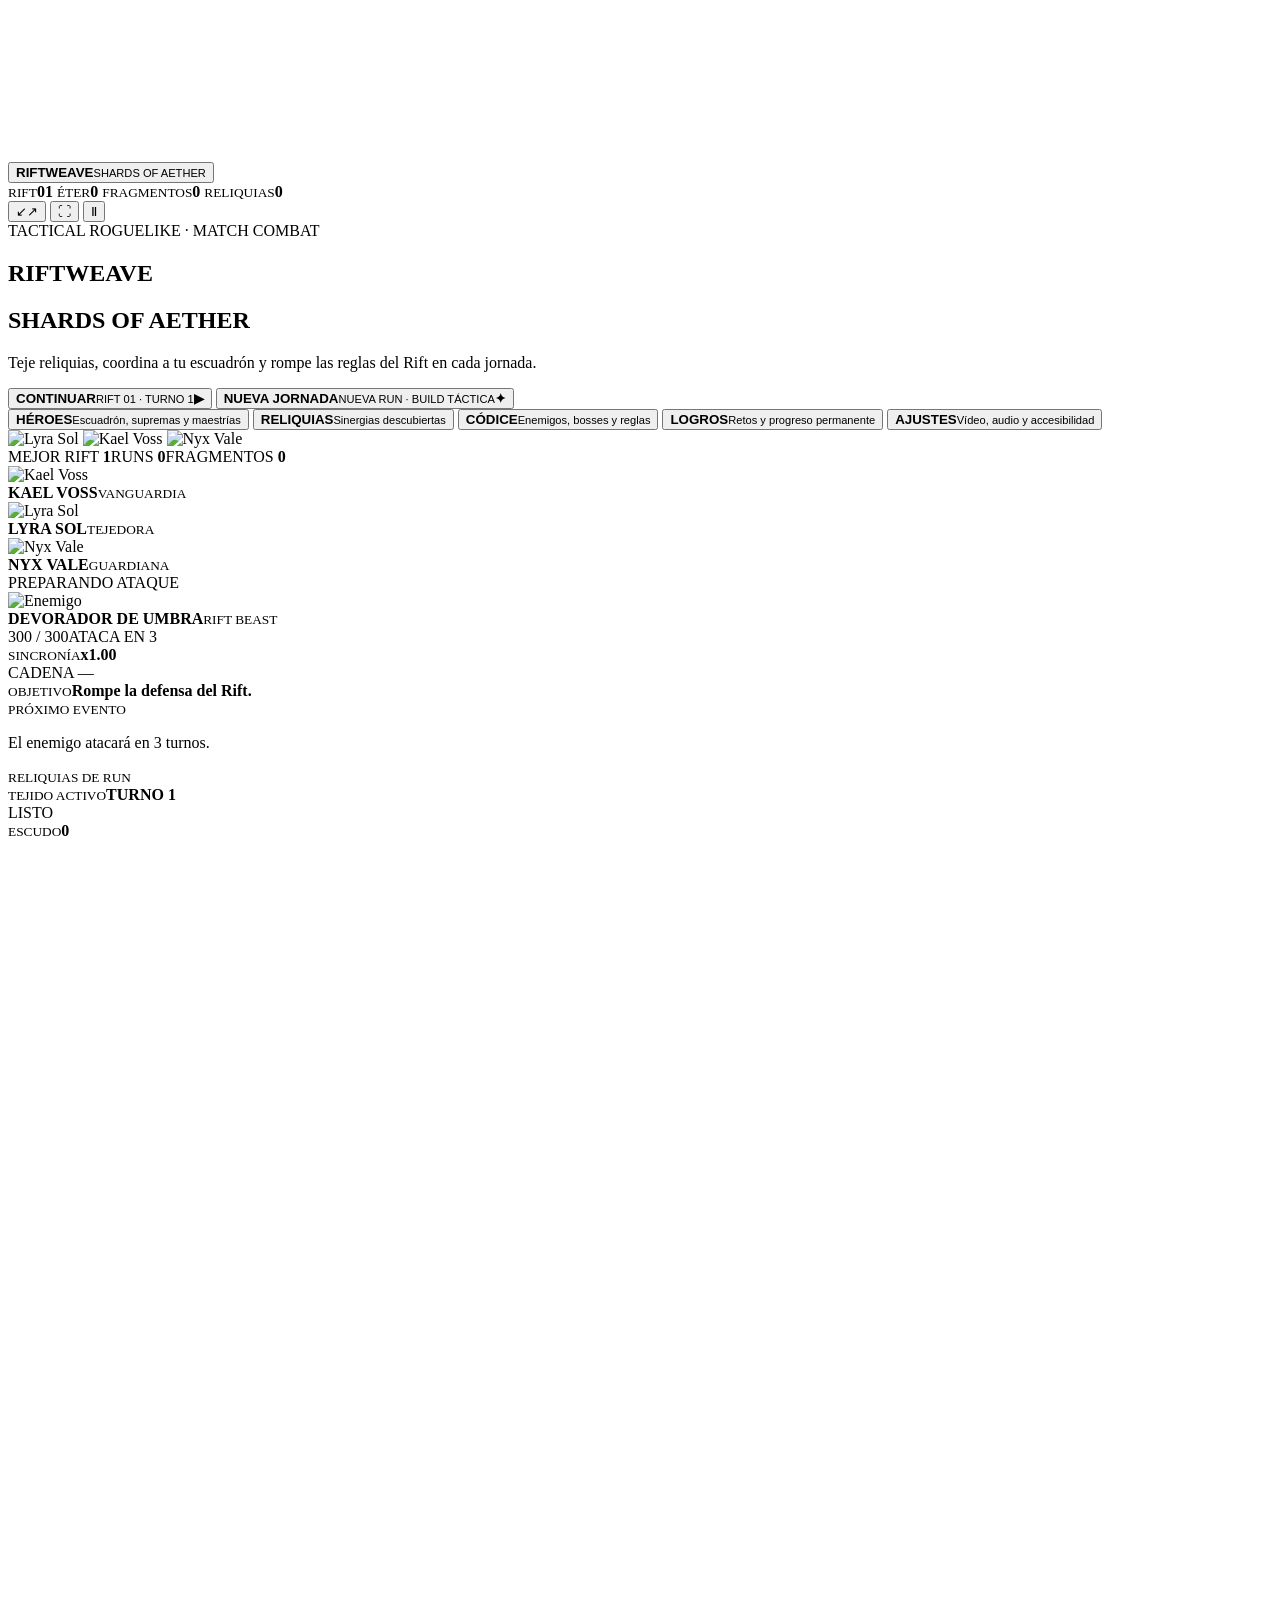
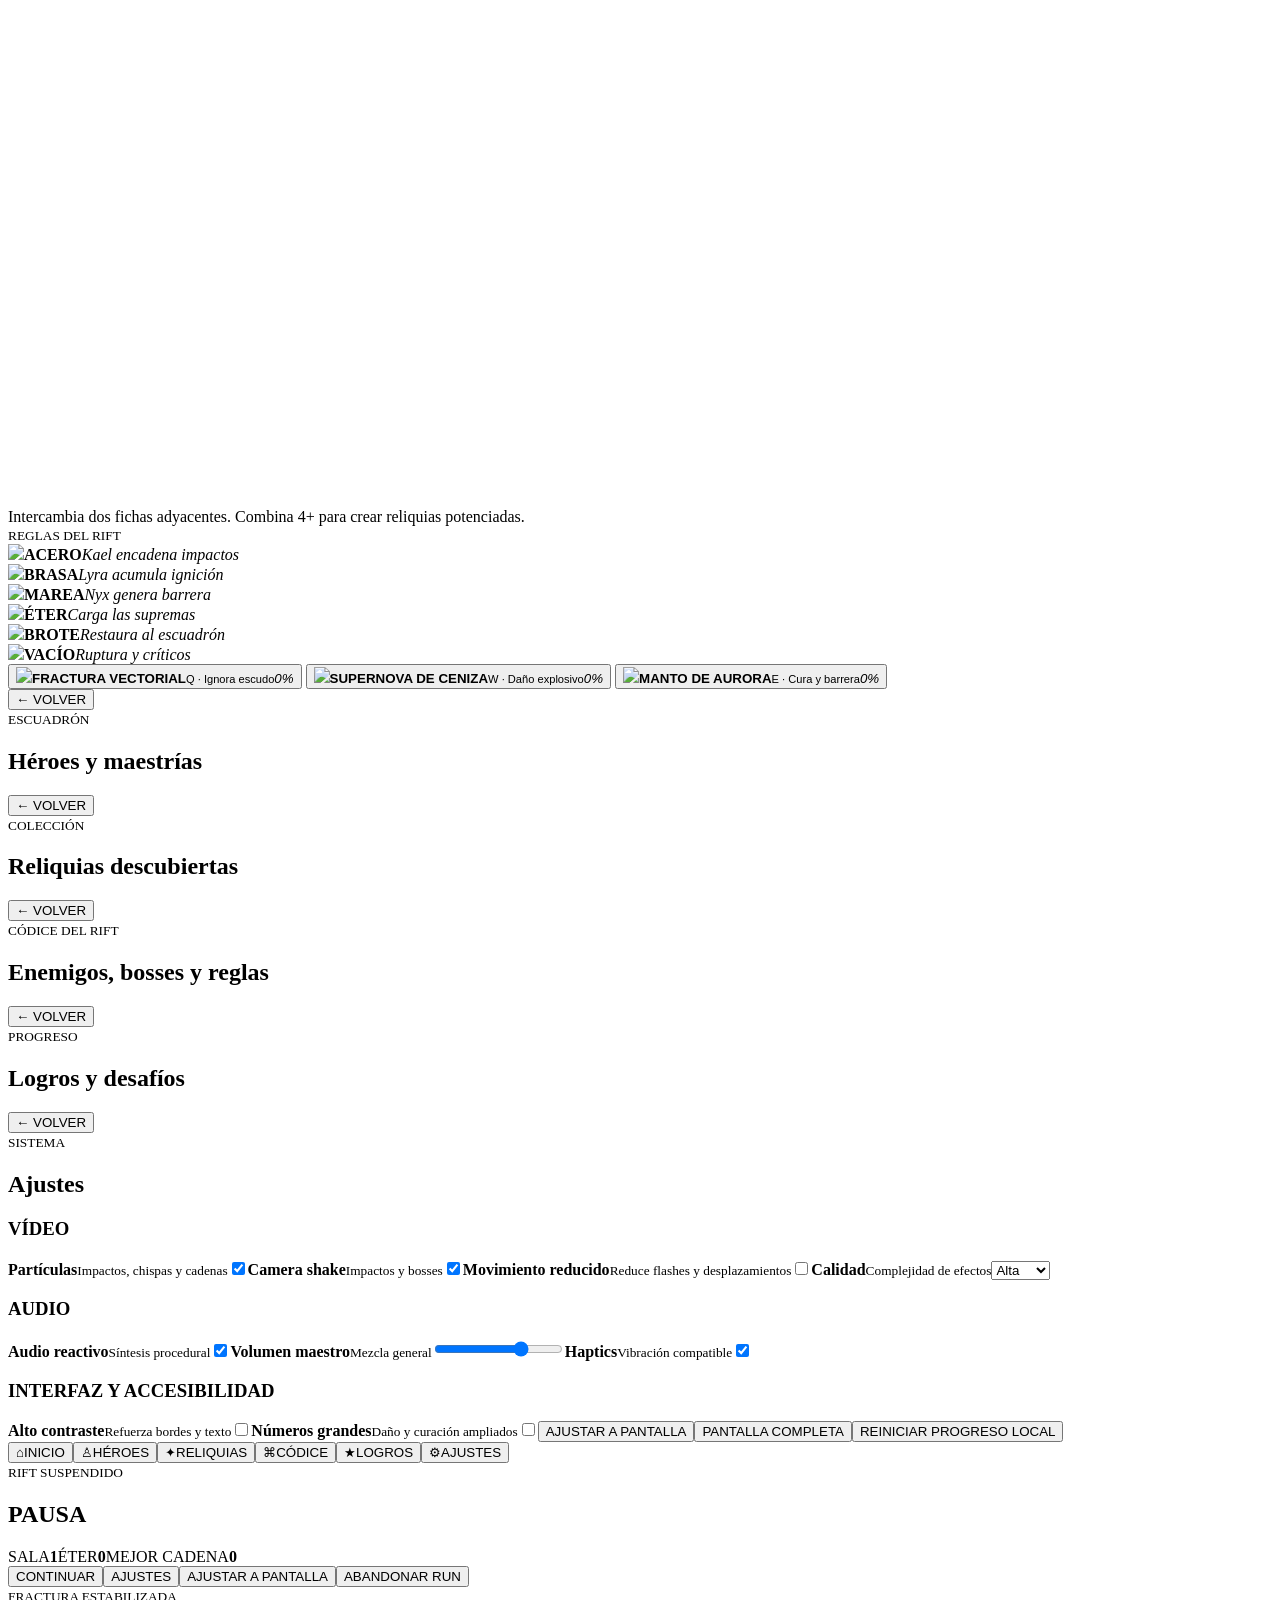
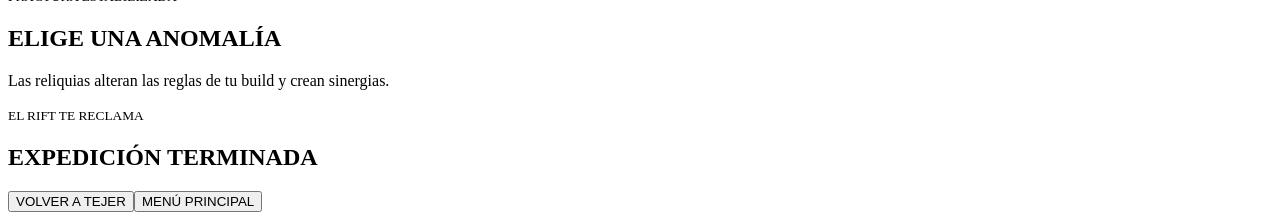
==== site-src/index.html @ 5a4cf9c3 "feat: rebuild responsive shell and visual menu cards" ====
<!doctype html>
<html lang="es">
<head>
<meta charset="utf-8">
<meta name="viewport" content="width=device-width,initial-scale=1,viewport-fit=cover,user-scalable=no">
<meta name="theme-color" content="#070915">
<title>RIFTWEAVE: Shards of Aether</title>
<link rel="manifest" href="manifest.webmanifest">
<link rel="stylesheet" href="style.css">
</head>
<body>
<div id="app">
  <canvas id="stars" aria-hidden="true"></canvas>
  <header class="topbar">
    <button class="brand" data-screen="home"><span class="brand-gem"></span><span><b>RIFTWEAVE</b><small>SHARDS OF AETHER</small></span></button>
    <div class="top-stats">
      <span><small>RIFT</small><b id="hudRoom">01</b></span>
      <span><small>ÉTER</small><b id="hudAether">0</b></span>
      <span><small>FRAGMENTOS</small><b id="hudShards">0</b></span>
      <span><small>RELIQUIAS</small><b id="hudRelics">0</b></span>
    </div>
    <div class="top-actions">
      <button id="fitBtn" title="Ajustar a pantalla">↙↗</button>
      <button id="fullscreenBtn" title="Pantalla completa">⛶</button>
      <button id="pauseBtn" class="game-only" title="Pausa">Ⅱ</button>
    </div>
  </header>

  <main class="screen-wrap">
    <section id="home" class="screen active home-screen">
      <div class="home-bg"></div><div class="home-vignette"></div>
      <div class="home-copy">
        <div class="eyebrow">TACTICAL ROGUELIKE · MATCH COMBAT</div>
        <h1>RIFT<span>WEAVE</span></h1><h2>SHARDS OF AETHER</h2>
        <p>Teje reliquias, coordina a tu escuadrón y rompe las reglas del Rift en cada jornada.</p>
        <button id="continueBtn" class="hero-btn primary hidden"><span><b>CONTINUAR</b><small id="continueMeta">RIFT 01 · TURNO 1</small></span><strong>▶</strong></button>
        <button id="newRunBtn" class="hero-btn accent"><span><b>NUEVA JORNADA</b><small>NUEVA RUN · BUILD TÁCTICA</small></span><strong>✦</strong></button>
        <div class="home-menu">
          <button data-screen="heroes"><span class="menu-art"><img src="assets/kael_idle.webp" alt=""></span><span><b>HÉROES</b><small>Escuadrón, supremas y maestrías</small></span></button>
          <button data-screen="relics"><span class="menu-art relic-art"><img src="assets/tile_aether_special.webp" alt=""></span><span><b>RELIQUIAS</b><small>Sinergias descubiertas</small></span></button>
          <button data-screen="codex"><span class="menu-art enemy-art-mini"><img src="assets/boss_idle.webp" alt=""></span><span><b>CÓDICE</b><small>Enemigos, bosses y reglas</small></span></button>
          <button data-screen="achievements"><span class="menu-art"><img src="assets/tile_bloom_special.webp" alt=""></span><span><b>LOGROS</b><small>Retos y progreso permanente</small></span></button>
          <button data-screen="settings"><span class="menu-art"><img src="assets/tile_steel_special.webp" alt=""></span><span><b>AJUSTES</b><small>Vídeo, audio y accesibilidad</small></span></button>
        </div>
      </div>
      <div class="home-lineup">
        <img src="assets/lyra_idle.webp" alt="Lyra Sol" class="lineup lyra-line">
        <img src="assets/kael_idle.webp" alt="Kael Voss" class="lineup kael-line">
        <img src="assets/nyx_idle.webp" alt="Nyx Vale" class="lineup nyx-line">
      </div>
      <div class="home-meta"><span>MEJOR RIFT <b id="bestRoom">1</b></span><span>RUNS <b id="runsCount">0</b></span><span>FRAGMENTOS <b id="metaShards">0</b></span></div>
    </section>

    <section id="game" class="screen game-screen">
      <div class="battlefield panel">
        <div class="battle-bg"></div><div class="rift-light"></div>
        <div class="party">
          <article class="unit" data-hero="kael">
            <div class="sprite-wrap"><img id="kaelSprite" src="assets/kael_idle.webp" alt="Kael Voss"></div>
            <div class="unit-card"><div><b>KAEL VOSS</b><small>VANGUARDIA</small></div><div class="bars"><i class="hp"><em id="kaelHp"></em></i><i class="energy"><em id="kaelEnergy"></em></i></div></div>
          </article>
          <article class="unit" data-hero="lyra">
            <div class="sprite-wrap"><img id="lyraSprite" src="assets/lyra_idle.webp" alt="Lyra Sol"></div>
            <div class="unit-card"><div><b>LYRA SOL</b><small>TEJEDORA</small></div><div class="bars"><i class="hp"><em id="lyraHp"></em></i><i class="energy"><em id="lyraEnergy"></em></i></div></div>
          </article>
          <article class="unit" data-hero="nyx">
            <div class="sprite-wrap"><img id="nyxSprite" src="assets/nyx_idle.webp" alt="Nyx Vale"></div>
            <div class="unit-card"><div><b>NYX VALE</b><small>GUARDIANA</small></div><div class="bars"><i class="hp"><em id="nyxHp"></em></i><i class="energy"><em id="nyxEnergy"></em></i></div></div>
          </article>
        </div>
        <div class="enemy-zone">
          <div id="enemyIntent" class="intent">PREPARANDO ATAQUE</div>
          <div class="enemy-art"><div class="orbit o1"></div><div class="orbit o2"></div><img id="enemySprite" src="assets/umbra_idle.webp" alt="Enemigo"></div>
          <div class="enemy-card"><div><b id="enemyName">DEVORADOR DE UMBRA</b><small id="enemyTier">RIFT BEAST</small></div><div class="enemy-hp"><i id="enemyHp"></i><em id="enemyShield"></em></div><footer><span id="enemyHpText">300 / 300</span><span id="enemyCountdown">ATACA EN 3</span></footer></div>
        </div>
      </div>

      <div class="play-grid">
        <aside class="left-rail panel">
          <div class="rail-block sync"><header><small>SINCRONÍA</small><b id="comboText">x1.00</b></header><div class="syncbar"><i id="syncBar"></i></div><span id="chainText">CADENA —</span></div>
          <div class="rail-block objective"><small>OBJETIVO</small><b id="objectiveText">Rompe la defensa del Rift.</b><div class="objective-bar"><i id="objectiveBar"></i></div></div>
          <div class="rail-block"><small>PRÓXIMO EVENTO</small><p id="forecastText">El enemigo atacará en 3 turnos.</p></div>
          <div class="rail-block"><small>RELIQUIAS DE RUN</small><div id="runRelics" class="run-relics"></div></div>
        </aside>

        <section class="board-panel panel">
          <header class="board-head"><div><small>TEJIDO ACTIVO</small><b id="turnLabel">TURNO 1</b></div><div class="center-state" id="centerState">LISTO</div><div><small>ESCUDO</small><b id="partyShield">0</b></div></header>
          <div class="board-wrap"><div id="board" class="board"></div><svg id="linkFx" class="linkfx" viewBox="0 0 700 700" preserveAspectRatio="none"></svg><div id="boardFlash" class="board-flash"></div></div>
          <footer id="boardHint">Intercambia dos fichas adyacentes. Combina 4+ para crear reliquias potenciadas.</footer>
        </section>

        <aside class="right-rail panel"><small>REGLAS DEL RIFT</small>
          <div class="rule"><img src="assets/tile_steel.webp"><span><b>ACERO</b><em>Kael encadena impactos</em></span></div>
          <div class="rule"><img src="assets/tile_ember.webp"><span><b>BRASA</b><em>Lyra acumula ignición</em></span></div>
          <div class="rule"><img src="assets/tile_tide.webp"><span><b>MAREA</b><em>Nyx genera barrera</em></span></div>
          <div class="rule"><img src="assets/tile_aether.webp"><span><b>ÉTER</b><em>Carga las supremas</em></span></div>
          <div class="rule"><img src="assets/tile_bloom.webp"><span><b>BROTE</b><em>Restaura al escuadrón</em></span></div>
          <div class="rule"><img src="assets/tile_void.webp"><span><b>VACÍO</b><em>Ruptura y críticos</em></span></div>
        </aside>
      </div>

      <div class="ability-bar panel">
        <button class="ability" data-skill="kael"><img src="assets/kael_cast.webp"><span><b>FRACTURA VECTORIAL</b><small>Q · Ignora escudo</small></span><i id="kaelUlt">0%</i></button>
        <button class="ability" data-skill="lyra"><img src="assets/lyra_cast.webp"><span><b>SUPERNOVA DE CENIZA</b><small>W · Daño explosivo</small></span><i id="lyraUlt">0%</i></button>
        <button class="ability" data-skill="nyx"><img src="assets/nyx_cast.webp"><span><b>MANTO DE AURORA</b><small>E · Cura y barrera</small></span><i id="nyxUlt">0%</i></button>
      </div>
    </section>

    <section id="heroes" class="screen info-screen"><header class="info-head"><button data-screen="home">← VOLVER</button><div><small>ESCUADRÓN</small><h2>Héroes y maestrías</h2></div></header><div id="heroCards" class="hero-cards"></div></section>
    <section id="relics" class="screen info-screen"><header class="info-head"><button data-screen="home">← VOLVER</button><div><small>COLECCIÓN</small><h2>Reliquias descubiertas</h2></div></header><div id="relicCollection" class="collection-grid"></div></section>
    <section id="codex" class="screen info-screen"><header class="info-head"><button data-screen="home">← VOLVER</button><div><small>CÓDICE DEL RIFT</small><h2>Enemigos, bosses y reglas</h2></div></header><div id="codexGrid" class="codex-grid"></div></section>
    <section id="achievements" class="screen info-screen"><header class="info-head"><button data-screen="home">← VOLVER</button><div><small>PROGRESO</small><h2>Logros y desafíos</h2></div></header><div id="achievementGrid" class="collection-grid"></div></section>
    <section id="settings" class="screen info-screen"><header class="info-head"><button data-screen="home">← VOLVER</button><div><small>SISTEMA</small><h2>Ajustes</h2></div></header><div class="settings-grid">
      <section class="settings-card panel"><h3>VÍDEO</h3><label><span><b>Partículas</b><small>Impactos, chispas y cadenas</small></span><input id="optParticles" type="checkbox" checked></label><label><span><b>Camera shake</b><small>Impactos y bosses</small></span><input id="optShake" type="checkbox" checked></label><label><span><b>Movimiento reducido</b><small>Reduce flashes y desplazamientos</small></span><input id="optMotion" type="checkbox"></label><label><span><b>Calidad</b><small>Complejidad de efectos</small></span><select id="optQuality"><option>Alta</option><option>Media</option><option>Baja</option></select></label></section>
      <section class="settings-card panel"><h3>AUDIO</h3><label><span><b>Audio reactivo</b><small>Síntesis procedural</small></span><input id="optAudio" type="checkbox" checked></label><label><span><b>Volumen maestro</b><small>Mezcla general</small></span><input id="optVolume" type="range" min="0" max="100" value="70"></label><label><span><b>Haptics</b><small>Vibración compatible</small></span><input id="optHaptics" type="checkbox" checked></label></section>
      <section class="settings-card panel"><h3>INTERFAZ Y ACCESIBILIDAD</h3><label><span><b>Alto contraste</b><small>Refuerza bordes y texto</small></span><input id="optContrast" type="checkbox"></label><label><span><b>Números grandes</b><small>Daño y curación ampliados</small></span><input id="optBigNumbers" type="checkbox"></label><button id="settingsFit">AJUSTAR A PANTALLA</button><button id="settingsFullscreen">PANTALLA COMPLETA</button><button id="resetSave" class="danger-btn">REINICIAR PROGRESO LOCAL</button></section>
    </div></section>
  </main>

  <nav class="bottom-nav">
    <button data-screen="home">⌂<span>INICIO</span></button><button data-screen="heroes">♙<span>HÉROES</span></button><button data-screen="relics">✦<span>RELIQUIAS</span></button><button data-screen="codex">⌘<span>CÓDICE</span></button><button data-screen="achievements">★<span>LOGROS</span></button><button data-screen="settings">⚙<span>AJUSTES</span></button>
  </nav>

  <div id="pauseModal" class="modal-layer"><div class="modal"><small>RIFT SUSPENDIDO</small><h2>PAUSA</h2><div class="pause-stats"><span>SALA<b id="pauseRoom">1</b></span><span>ÉTER<b id="pauseAether">0</b></span><span>MEJOR CADENA<b id="pauseChain">0</b></span></div><button id="resumeBtn" class="modal-primary">CONTINUAR</button><button id="pauseSettings">AJUSTES</button><button id="pauseFit">AJUSTAR A PANTALLA</button><button id="abandonBtn" class="danger-btn">ABANDONAR RUN</button></div></div>
  <div id="relicModal" class="modal-layer"><div class="modal wide"><small>FRACTURA ESTABILIZADA</small><h2>ELIGE UNA ANOMALÍA</h2><p>Las reliquias alteran las reglas de tu build y crean sinergias.</p><div id="relicChoices" class="relic-choices"></div></div></div>
  <div id="defeatModal" class="modal-layer"><div class="modal"><small>EL RIFT TE RECLAMA</small><h2>EXPEDICIÓN TERMINADA</h2><p id="defeatSummary"></p><button id="retryBtn" class="modal-primary">VOLVER A TEJER</button><button id="defeatHome">MENÚ PRINCIPAL</button></div></div>
  <div id="toast" class="toast"></div><div id="fx" class="fx-layer"></div><div id="transition" class="transition"></div>
</div>
<script src="game.js"></script>
</body>
</html>
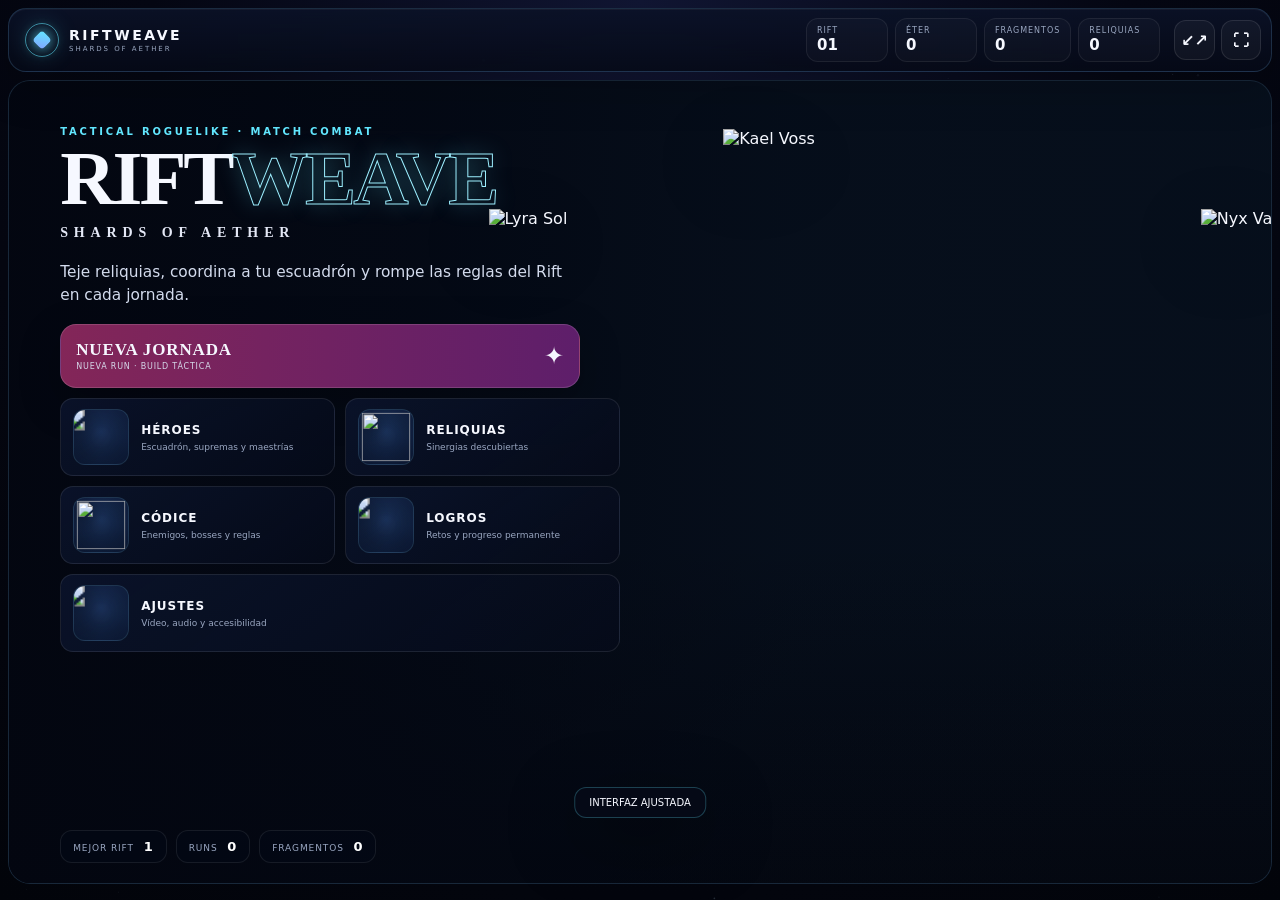
==== commit 2feda859: "assets: use clean isolated hero artwork" ====
--- a/site-src/index.html
+++ b/site-src/index.html
@@ -36,7 +36,7 @@
         <button id="continueBtn" class="hero-btn primary hidden"><span><b>CONTINUAR</b><small id="continueMeta">RIFT 01 · TURNO 1</small></span><strong>▶</strong></button>
         <button id="newRunBtn" class="hero-btn accent"><span><b>NUEVA JORNADA</b><small>NUEVA RUN · BUILD TÁCTICA</small></span><strong>✦</strong></button>
         <div class="home-menu">
-          <button data-screen="heroes"><span class="menu-art"><img src="assets/kael_idle.webp" alt=""></span><span><b>HÉROES</b><small>Escuadrón, supremas y maestrías</small></span></button>
+          <button data-screen="heroes"><span class="menu-art"><img src="assets/kael_clean.webp" alt=""></span><span><b>HÉROES</b><small>Escuadrón, supremas y maestrías</small></span></button>
           <button data-screen="relics"><span class="menu-art relic-art"><img src="assets/tile_aether_special.webp" alt=""></span><span><b>RELIQUIAS</b><small>Sinergias descubiertas</small></span></button>
           <button data-screen="codex"><span class="menu-art enemy-art-mini"><img src="assets/boss_idle.webp" alt=""></span><span><b>CÓDICE</b><small>Enemigos, bosses y reglas</small></span></button>
           <button data-screen="achievements"><span class="menu-art"><img src="assets/tile_bloom_special.webp" alt=""></span><span><b>LOGROS</b><small>Retos y progreso permanente</small></span></button>
@@ -44,9 +44,9 @@
         </div>
       </div>
       <div class="home-lineup">
-        <img src="assets/lyra_idle.webp" alt="Lyra Sol" class="lineup lyra-line">
-        <img src="assets/kael_idle.webp" alt="Kael Voss" class="lineup kael-line">
-        <img src="assets/nyx_idle.webp" alt="Nyx Vale" class="lineup nyx-line">
+        <img src="assets/lyra_clean.webp" alt="Lyra Sol" class="lineup lyra-line">
+        <img src="assets/kael_clean.webp" alt="Kael Voss" class="lineup kael-line">
+        <img src="assets/nyx_clean.webp" alt="Nyx Vale" class="lineup nyx-line">
       </div>
       <div class="home-meta"><span>MEJOR RIFT <b id="bestRoom">1</b></span><span>RUNS <b id="runsCount">0</b></span><span>FRAGMENTOS <b id="metaShards">0</b></span></div>
     </section>
@@ -56,15 +56,15 @@
         <div class="battle-bg"></div><div class="rift-light"></div>
         <div class="party">
           <article class="unit" data-hero="kael">
-            <div class="sprite-wrap"><img id="kaelSprite" src="assets/kael_idle.webp" alt="Kael Voss"></div>
+            <div class="sprite-wrap"><img id="kaelSprite" src="assets/kael_clean.webp" alt="Kael Voss"></div>
             <div class="unit-card"><div><b>KAEL VOSS</b><small>VANGUARDIA</small></div><div class="bars"><i class="hp"><em id="kaelHp"></em></i><i class="energy"><em id="kaelEnergy"></em></i></div></div>
           </article>
           <article class="unit" data-hero="lyra">
-            <div class="sprite-wrap"><img id="lyraSprite" src="assets/lyra_idle.webp" alt="Lyra Sol"></div>
+            <div class="sprite-wrap"><img id="lyraSprite" src="assets/lyra_clean.webp" alt="Lyra Sol"></div>
             <div class="unit-card"><div><b>LYRA SOL</b><small>TEJEDORA</small></div><div class="bars"><i class="hp"><em id="lyraHp"></em></i><i class="energy"><em id="lyraEnergy"></em></i></div></div>
           </article>
           <article class="unit" data-hero="nyx">
-            <div class="sprite-wrap"><img id="nyxSprite" src="assets/nyx_idle.webp" alt="Nyx Vale"></div>
+            <div class="sprite-wrap"><img id="nyxSprite" src="assets/nyx_clean.webp" alt="Nyx Vale"></div>
             <div class="unit-card"><div><b>NYX VALE</b><small>GUARDIANA</small></div><div class="bars"><i class="hp"><em id="nyxHp"></em></i><i class="energy"><em id="nyxEnergy"></em></i></div></div>
           </article>
         </div>
@@ -100,9 +100,9 @@
       </div>
 
       <div class="ability-bar panel">
-        <button class="ability" data-skill="kael"><img src="assets/kael_cast.webp"><span><b>FRACTURA VECTORIAL</b><small>Q · Ignora escudo</small></span><i id="kaelUlt">0%</i></button>
-        <button class="ability" data-skill="lyra"><img src="assets/lyra_cast.webp"><span><b>SUPERNOVA DE CENIZA</b><small>W · Daño explosivo</small></span><i id="lyraUlt">0%</i></button>
-        <button class="ability" data-skill="nyx"><img src="assets/nyx_cast.webp"><span><b>MANTO DE AURORA</b><small>E · Cura y barrera</small></span><i id="nyxUlt">0%</i></button>
+        <button class="ability" data-skill="kael"><img src="assets/kael_clean.webp"><span><b>FRACTURA VECTORIAL</b><small>Q · Ignora escudo</small></span><i id="kaelUlt">0%</i></button>
+        <button class="ability" data-skill="lyra"><img src="assets/lyra_clean.webp"><span><b>SUPERNOVA DE CENIZA</b><small>W · Daño explosivo</small></span><i id="lyraUlt">0%</i></button>
+        <button class="ability" data-skill="nyx"><img src="assets/nyx_clean.webp"><span><b>MANTO DE AURORA</b><small>E · Cura y barrera</small></span><i id="nyxUlt">0%</i></button>
       </div>
     </section>
 
--- a/site-src/style.css
+++ b/site-src/style.css
@@ -0,0 +1,97 @@
+:root{
+ --bg:#050713;--panel:rgba(8,13,30,.84);--panel2:rgba(13,20,43,.9);--line:rgba(124,198,255,.18);--text:#f6f8ff;--muted:#99a6c0;--cyan:#62e7ff;--violet:#8d6cff;--magenta:#ff5fb4;--gold:#ffd080;--green:#78efbd;--danger:#ff6881;
+ --top:64px;--bottom:62px;--radius:18px;--shadow:0 20px 70px rgba(0,0,0,.42)
+}
+*{box-sizing:border-box}html,body{margin:0;width:100%;height:100%;overflow:hidden;background:#03050d;color:var(--text);font-family:Inter,ui-sans-serif,system-ui,-apple-system,BlinkMacSystemFont,"Segoe UI",sans-serif}button,input,select{font:inherit}button{cursor:pointer;color:inherit}body{background:radial-gradient(circle at 50% 0,#111634 0,#050713 44%,#02040a 100%)}
+#app{height:100dvh;width:100vw;overflow:hidden;position:relative;display:grid;grid-template-rows:var(--top) 1fr var(--bottom);padding:8px;gap:8px}
+#stars{position:fixed;inset:0;width:100%;height:100%;pointer-events:none;opacity:.45}.panel,.topbar,.bottom-nav{background:linear-gradient(180deg,rgba(11,18,39,.92),rgba(6,10,23,.88));border:1px solid var(--line);box-shadow:inset 0 1px rgba(255,255,255,.045),0 16px 45px rgba(0,0,0,.18);backdrop-filter:blur(15px)}
+.topbar{position:relative;z-index:30;border-radius:18px;padding:8px 10px;display:flex;align-items:center;gap:14px}.brand{border:0;background:none;display:flex;align-items:center;gap:10px;min-width:210px;text-align:left}.brand-gem{width:34px;height:34px;border:1px solid rgba(98,231,255,.55);border-radius:50%;position:relative;box-shadow:0 0 22px rgba(98,231,255,.15)}.brand-gem:before{content:"";position:absolute;inset:9px;transform:rotate(45deg);background:linear-gradient(145deg,var(--cyan),#82a4ff);border-radius:4px;box-shadow:0 0 14px var(--cyan)}.brand b{display:block;letter-spacing:.18em;font-size:14px}.brand small{display:block;color:var(--muted);font-size:7px;letter-spacing:.28em;margin-top:2px}.top-stats{margin-left:auto;display:flex;gap:7px}.top-stats>span{min-width:82px;padding:7px 10px;border:1px solid rgba(255,255,255,.07);border-radius:12px;background:rgba(255,255,255,.025)}.top-stats small{display:block;color:var(--muted);font-size:7px;letter-spacing:.12em}.top-stats b{font-size:14px}.top-actions{display:flex;gap:6px}.top-actions button,.info-head button{min-width:40px;height:40px;border:1px solid rgba(255,255,255,.1);border-radius:12px;background:rgba(255,255,255,.04);font-weight:800}.top-actions button:hover,.info-head button:hover{background:rgba(98,231,255,.1);border-color:rgba(98,231,255,.36)}.game-only{display:none}body.playing .game-only{display:block}
+.screen-wrap{min-height:0;position:relative}.screen{position:absolute;inset:0;opacity:0;visibility:hidden;pointer-events:none;transform:translateY(10px) scale(.995);transition:opacity .25s ease,transform .25s ease,visibility .25s}.screen.active{opacity:1;visibility:visible;pointer-events:auto;transform:none}
+/* HOME */
+.home-screen{overflow:hidden;border-radius:22px;border:1px solid rgba(143,198,255,.13);background:#07101d}.home-bg{position:absolute;inset:0;background-image:url('assets/menu_bg.webp');background-size:cover;background-position:center;transform:scale(1.035);animation:homeDrift 18s ease-in-out infinite alternate}.home-vignette{position:absolute;inset:0;background:linear-gradient(90deg,rgba(3,6,16,.96) 0%,rgba(3,7,18,.78) 32%,rgba(3,7,18,.18) 62%,rgba(3,7,18,.08) 100%),linear-gradient(0deg,rgba(3,5,12,.72),transparent 42%)}.home-copy{position:relative;z-index:4;width:min(560px,44vw);margin:clamp(28px,6vh,90px) 0 0 clamp(28px,4vw,72px)}.eyebrow{font-size:10px;letter-spacing:.28em;color:var(--cyan);font-weight:800}.home-copy h1{font-family:Georgia,serif;font-size:clamp(52px,6vw,88px);letter-spacing:-.04em;margin:8px 0 0;line-height:.88}.home-copy h1 span{color:transparent;-webkit-text-stroke:1px #9defff;text-shadow:0 0 22px rgba(98,231,255,.25)}.home-copy h2{font-family:Georgia,serif;font-size:14px;letter-spacing:.42em;margin:12px 0 20px;color:#e4e8f6}.home-copy>p{max-width:520px;font-size:clamp(14px,1.2vw,18px);line-height:1.55;color:#d3dbed}.hero-btn{width:min(520px,100%);min-height:64px;margin-top:10px;border-radius:16px;border:1px solid rgba(255,255,255,.14);padding:11px 15px;display:flex;justify-content:space-between;align-items:center;text-align:left;box-shadow:0 15px 40px rgba(0,0,0,.25);transition:.2s}.hero-btn.primary{background:linear-gradient(90deg,rgba(35,112,210,.96),rgba(96,84,255,.96))}.hero-btn.accent{background:linear-gradient(90deg,rgba(138,40,93,.95),rgba(99,32,111,.95))}.hero-btn:hover{transform:translateY(-2px);filter:brightness(1.08)}.hero-btn b{font-family:Georgia,serif;font-size:17px;letter-spacing:.05em}.hero-btn small{display:block;font-size:8px;color:#d6d9ea;letter-spacing:.1em;margin-top:2px}.hero-btn strong{font-size:24px}.hidden{display:none!important}.home-menu{width:min(520px,100%);display:grid;grid-template-columns:repeat(3,1fr);gap:7px;margin-top:10px}.home-menu button{min-height:62px;text-align:left;border:1px solid rgba(255,255,255,.09);border-radius:13px;background:rgba(5,10,24,.66);padding:10px;transition:.2s}.home-menu button:hover{border-color:rgba(98,231,255,.35);background:rgba(18,31,62,.8);transform:translateY(-2px)}.home-menu b{font-size:10px;letter-spacing:.08em}.home-menu small{display:block;color:var(--muted);font-size:8px;margin-top:4px}.home-lineup{position:absolute;right:0;bottom:-4%;width:64%;height:104%;pointer-events:none;z-index:3}.lineup{position:absolute;bottom:0;object-fit:contain;filter:drop-shadow(0 25px 40px rgba(0,0,0,.48));animation:heroFloat 5s ease-in-out infinite}.kael-line{height:100%;left:31%;z-index:3}.lyra-line{height:86%;left:3%;z-index:2;animation-delay:-1.4s}.nyx-line{height:86%;right:0;z-index:1;animation-delay:-2.5s}.home-meta{position:absolute;left:clamp(28px,4vw,72px);bottom:20px;z-index:5;display:flex;gap:9px}.home-meta span{padding:8px 12px;border-radius:12px;background:rgba(4,9,22,.72);border:1px solid rgba(255,255,255,.08);font-size:8px;color:var(--muted);letter-spacing:.1em}.home-meta b{color:white;font-size:12px;margin-left:6px}
+/* GAME */
+.game-screen{display:grid;grid-template-rows:minmax(220px,34%) minmax(0,1fr) 74px;gap:8px}.battlefield{position:relative;border-radius:20px;overflow:hidden;display:grid;grid-template-columns:1.55fr .65fr;min-height:0}.battle-bg{position:absolute;inset:-3%;background:url('assets/battle_bg.webp') center 50%/cover no-repeat;filter:saturate(1.08);transform:scale(1.05);animation:battleDrift 14s ease-in-out infinite alternate}.battlefield:after{content:"";position:absolute;inset:0;background:linear-gradient(180deg,rgba(4,8,20,.12),rgba(3,7,17,.32)),linear-gradient(90deg,rgba(5,9,20,.2),transparent 55%,rgba(5,9,20,.42))}.rift-light{position:absolute;right:11%;top:5%;width:25%;aspect-ratio:1;border-radius:50%;background:radial-gradient(circle,rgba(255,90,199,.23),rgba(106,93,255,.08) 40%,transparent 70%);filter:blur(4px);animation:pulseGlow 3s ease-in-out infinite}.party{position:relative;z-index:3;display:flex;align-items:end;gap:1.4%;padding:10px 1% 10px 2%}.unit{position:relative;flex:1;height:100%;display:flex;align-items:flex-end;justify-content:center;min-width:0}.sprite-wrap{height:86%;width:100%;display:flex;justify-content:center;align-items:flex-end;transition:transform .25s}.sprite-wrap img{height:100%;max-width:100%;object-fit:contain;object-position:center bottom;filter:drop-shadow(0 18px 26px rgba(0,0,0,.52));transition:opacity .12s,filter .2s,transform .2s}.unit-card{position:absolute;left:2%;right:2%;bottom:0;padding:7px 9px;border:1px solid rgba(157,215,255,.18);border-radius:12px;background:rgba(5,10,23,.82);backdrop-filter:blur(8px)}.unit-card>div:first-child{display:flex;align-items:baseline;justify-content:space-between;gap:7px}.unit-card b{font-size:11px}.unit-card small{font-size:7px;color:var(--muted)}.bars{display:grid;grid-template-columns:3fr 1fr;gap:5px;margin-top:5px}.bars i{height:5px;border-radius:99px;background:rgba(255,255,255,.09);overflow:hidden}.bars em{display:block;height:100%;width:100%;transition:width .25s}.bars .hp em{background:linear-gradient(90deg,#ff637d,#ff9f78)}.bars .energy em{background:linear-gradient(90deg,var(--cyan),#7c70ff)}.unit.attack .sprite-wrap{animation:heroAttack .52s cubic-bezier(.15,.8,.2,1)}.unit.cast .sprite-wrap{animation:heroCast .72s ease}.unit.hurt .sprite-wrap{animation:heroHurt .42s ease}.unit.down{filter:grayscale(.9) brightness(.55);opacity:.6}.enemy-zone{position:relative;z-index:3;display:flex;align-items:center;justify-content:center;padding:10px}.enemy-art{position:absolute;inset:8% 8% 18%;display:grid;place-items:center}.enemy-art img{max-width:94%;max-height:92%;object-fit:contain;filter:drop-shadow(0 18px 38px rgba(0,0,0,.55));transition:opacity .12s,transform .18s}.orbit{position:absolute;width:70%;aspect-ratio:1;border:1px solid rgba(255,111,203,.24);border-radius:50%;animation:orbit 10s linear infinite}.o2{width:52%;animation-direction:reverse;animation-duration:7s}.intent{position:absolute;top:9px;right:16px;font-size:8px;letter-spacing:.15em;color:#ffadc8}.enemy-card{position:absolute;left:5%;right:5%;bottom:9px;padding:7px 10px;border-radius:12px;background:rgba(6,9,20,.88);border:1px solid rgba(255,255,255,.1)}.enemy-card>div:first-child{display:flex;justify-content:space-between;gap:8px}.enemy-card b{font-size:11px}.enemy-card small{font-size:7px;color:#ff9fc5}.enemy-hp{height:7px;border-radius:99px;background:rgba(255,255,255,.08);overflow:hidden;position:relative;margin:6px 0 4px}.enemy-hp i{display:block;width:100%;height:100%;background:linear-gradient(90deg,#dd477b,#ff79a1);transition:width .3s}.enemy-hp em{position:absolute;left:0;top:0;height:100%;background:linear-gradient(90deg,var(--cyan),#707eff)}.enemy-card footer{display:flex;justify-content:space-between;color:var(--muted);font-size:7px}.enemy-zone.attack .enemy-art{animation:enemyAttack .55s ease}.enemy-zone.hit .enemy-art{animation:enemyHit .4s ease}
+.play-grid{display:grid;grid-template-columns:minmax(170px,14%) minmax(0,1fr) minmax(180px,15%);gap:8px;min-height:0}.left-rail,.right-rail,.board-panel{border-radius:18px;min-height:0}.left-rail{padding:10px;display:grid;grid-template-rows:auto auto auto 1fr;gap:8px}.rail-block{border:1px solid rgba(255,255,255,.07);border-radius:13px;background:rgba(255,255,255,.018);padding:9px}.rail-block small,.right-rail>small,.board-head small{font-size:7px;color:var(--muted);letter-spacing:.12em}.rail-block header{display:flex;justify-content:space-between}.rail-block header b{font-size:15px}.syncbar{height:6px;background:rgba(255,255,255,.07);border-radius:99px;overflow:hidden;margin:8px 0}.syncbar i{display:block;height:100%;width:0;background:linear-gradient(90deg,var(--cyan),#746cff,var(--magenta));box-shadow:0 0 15px rgba(98,231,255,.25);transition:width .3s}.rail-block>span{font-size:8px;color:#cdd6e8}.objective b{display:block;font-size:11px;line-height:1.35;margin:4px 0 7px}.objective-bar{height:4px;border-radius:99px;background:rgba(255,255,255,.06);overflow:hidden}.objective-bar i{display:block;height:100%;background:linear-gradient(90deg,var(--magenta),var(--cyan));transition:width .3s}.rail-block p{font-size:9px;color:#d1d8e7;line-height:1.4;margin:5px 0}.run-relics{display:flex;flex-wrap:wrap;gap:5px;margin-top:7px}.relic-chip{width:30px;height:30px;border-radius:8px;background:linear-gradient(145deg,#22345f,#431c56);border:1px solid rgba(255,255,255,.1);display:grid;place-items:center;font-size:12px;box-shadow:inset 0 0 12px rgba(255,255,255,.05)}
+.board-panel{padding:9px;display:grid;grid-template-rows:36px minmax(0,1fr) 22px}.board-head{display:flex;align-items:center;justify-content:space-between;padding:0 4px}.board-head b{display:block;font-size:11px}.center-state{font-size:8px;font-weight:900;letter-spacing:.16em;padding:5px 10px;border-radius:999px;background:rgba(98,231,255,.08);border:1px solid rgba(98,231,255,.2);color:var(--cyan)}.board-wrap{position:relative;min-height:0;display:grid;place-items:center}.board{height:min(100%,56vh);max-height:100%;aspect-ratio:1/1;display:grid;grid-template-columns:repeat(7,1fr);gap:clamp(4px,.55vh,7px);padding:clamp(5px,.8vh,10px);border-radius:18px;background:radial-gradient(circle at 50% 45%,rgba(52,80,145,.1),rgba(4,8,19,.68));border:1px solid rgba(133,198,255,.1);box-shadow:inset 0 0 50px rgba(20,53,99,.18)}.tile{position:relative;border:0;background:none;padding:0;aspect-ratio:1/1;border-radius:13px;transition:transform .16s,filter .16s}.tile img{width:100%;height:100%;object-fit:contain;display:block;filter:drop-shadow(0 5px 8px rgba(0,0,0,.38));transition:transform .16s,filter .16s}.tile:hover img{transform:translateY(-3px) scale(1.035);filter:drop-shadow(0 7px 10px rgba(0,0,0,.45)) brightness(1.08)}.tile.selected{transform:scale(.91)}.tile.selected:after{content:"";position:absolute;inset:2%;border-radius:14px;border:2px solid var(--cyan);box-shadow:0 0 20px var(--cyan),inset 0 0 16px rgba(98,231,255,.25);pointer-events:none}.tile.match{animation:tileMatch .42s ease forwards}.tile.fall{animation:tileFall .32s ease}.tile.special img{filter:drop-shadow(0 0 12px rgba(255,215,109,.55))}.linkfx{position:absolute;inset:0;width:100%;height:100%;pointer-events:none;overflow:visible}.linkfx path{fill:none;stroke:var(--cyan);stroke-width:5;stroke-linecap:round;filter:drop-shadow(0 0 8px var(--cyan));stroke-dasharray:18 10;animation:dash .55s linear infinite}.board-flash{position:absolute;inset:12%;border-radius:50%;pointer-events:none;opacity:0;background:radial-gradient(circle,rgba(255,255,255,.38),rgba(98,231,255,.18),transparent 68%)}.board-flash.show{animation:boardFlash .42s ease}.board-panel footer{text-align:center;color:var(--muted);font-size:8px;align-self:end}.right-rail{padding:10px;display:grid;grid-template-rows:auto repeat(6,1fr);gap:6px}.rule{display:flex;align-items:center;gap:8px;padding:6px;border-radius:11px;border:1px solid rgba(255,255,255,.06);background:rgba(255,255,255,.018);min-height:0}.rule img{width:38px;height:38px;object-fit:contain}.rule b{display:block;font-size:9px}.rule em{display:block;font-size:7px;color:var(--muted);font-style:normal;margin-top:1px}.ability-bar{border-radius:17px;padding:7px;display:grid;grid-template-columns:repeat(3,1fr);gap:8px}.ability{min-width:0;border:1px solid rgba(255,255,255,.08);border-radius:12px;background:rgba(255,255,255,.025);padding:5px 8px;display:grid;grid-template-columns:48px 1fr auto;align-items:center;gap:8px;text-align:left;transition:.2s}.ability:hover,.ability.ready{border-color:rgba(98,231,255,.38);background:rgba(98,231,255,.06)}.ability.ready{box-shadow:0 0 20px rgba(98,231,255,.09)}.ability img{width:46px;height:50px;object-fit:cover;object-position:50% 28%;border-radius:9px}.ability b{display:block;font-size:9px;letter-spacing:.04em}.ability small{font-size:7px;color:var(--muted)}.ability i{font-style:normal;font-size:12px;font-weight:900;color:var(--cyan)}
+/* INFO */
+.info-screen{overflow:auto;padding:12px 18px 20px;background:linear-gradient(rgba(5,8,18,.76),rgba(5,8,18,.9)),url('assets/battle_bg.webp') center/cover}.info-head{position:sticky;top:0;z-index:3;display:flex;align-items:center;gap:14px;padding:7px 0 12px;backdrop-filter:blur(12px)}.info-head div small{color:var(--cyan);font-size:8px;letter-spacing:.18em}.info-head h2{margin:1px 0 0;font-size:24px}.hero-cards{display:grid;grid-template-columns:repeat(3,1fr);gap:12px}.hero-card{min-height:430px;border:1px solid rgba(255,255,255,.09);border-radius:18px;background:linear-gradient(180deg,rgba(11,18,38,.78),rgba(6,10,23,.9));overflow:hidden;display:grid;grid-template-rows:285px auto}.hero-card .art{position:relative;overflow:hidden;background:radial-gradient(circle at 50% 40%,rgba(65,110,210,.2),transparent 60%)}.hero-card img{width:100%;height:100%;object-fit:contain;object-position:center bottom;filter:drop-shadow(0 15px 25px rgba(0,0,0,.45))}.hero-card .copy{padding:14px}.hero-card h3{margin:0;font-size:18px}.hero-card small{color:var(--cyan)}.hero-card p{color:#cbd3e3;font-size:11px;line-height:1.5}.collection-grid,.codex-grid{display:grid;grid-template-columns:repeat(auto-fill,minmax(220px,1fr));gap:10px}.collection-card,.codex-card{border:1px solid rgba(255,255,255,.08);border-radius:16px;background:rgba(8,13,28,.84);padding:12px;min-height:120px}.collection-card b,.codex-card b{font-size:12px}.collection-card p,.codex-card p{font-size:10px;color:var(--muted);line-height:1.45}.codex-card.visual{display:grid;grid-template-columns:110px 1fr;gap:12px;align-items:center}.codex-card.visual img{width:110px;height:110px;object-fit:contain}.settings-grid{display:grid;grid-template-columns:repeat(3,1fr);gap:12px}.settings-card{padding:16px;border-radius:18px}.settings-card h3{margin:0 0 8px;font-size:12px;letter-spacing:.12em;color:var(--cyan)}.settings-card label{min-height:55px;display:flex;justify-content:space-between;align-items:center;gap:12px;border-bottom:1px solid rgba(255,255,255,.07)}.settings-card label b{font-size:11px}.settings-card label small{display:block;font-size:8px;color:var(--muted);margin-top:2px}.settings-card input[type=checkbox]{width:20px;height:20px;accent-color:#52dff7}.settings-card select,.settings-card button{min-height:40px;border:1px solid rgba(255,255,255,.1);border-radius:11px;background:rgba(255,255,255,.04);color:white;padding:0 10px;margin-top:8px;width:100%}.danger-btn{border-color:rgba(255,104,129,.25)!important;color:#ff9aac!important;background:rgba(255,104,129,.06)!important}
+/* NAV + MODALS */
+.bottom-nav{position:relative;z-index:30;border-radius:17px;padding:5px;display:grid;grid-template-columns:repeat(6,1fr);gap:5px}.bottom-nav button{border:0;border-radius:11px;background:transparent;color:#aab5ca;font-size:16px;transition:.18s}.bottom-nav button span{display:block;font-size:7px;letter-spacing:.08em;margin-top:1px}.bottom-nav button:hover{background:rgba(98,231,255,.08);color:white}.modal-layer{position:fixed;inset:0;z-index:80;display:grid;place-items:center;padding:18px;background:rgba(2,4,10,.75);backdrop-filter:blur(16px);opacity:0;visibility:hidden;pointer-events:none;transition:.2s}.modal-layer.open{opacity:1;visibility:visible;pointer-events:auto}.modal{width:min(470px,100%);border-radius:22px;background:linear-gradient(180deg,rgba(18,27,54,.98),rgba(7,12,27,.99));border:1px solid rgba(141,205,255,.18);box-shadow:var(--shadow);padding:20px;transform:translateY(16px) scale(.985);transition:.22s}.modal-layer.open .modal{transform:none}.modal.wide{width:min(840px,100%)}.modal>small{color:var(--cyan);font-size:8px;letter-spacing:.2em}.modal h2{margin:5px 0 8px;font-family:Georgia,serif}.modal p{font-size:11px;color:var(--muted)}.modal button{width:100%;min-height:44px;margin-top:7px;border-radius:12px;border:1px solid rgba(255,255,255,.1);background:rgba(255,255,255,.04)}.modal-primary{background:linear-gradient(90deg,#397be8,#765eff)!important;font-weight:900}.pause-stats{display:grid;grid-template-columns:repeat(3,1fr);gap:7px;margin:12px 0}.pause-stats span{padding:9px;border:1px solid rgba(255,255,255,.07);border-radius:11px;font-size:7px;color:var(--muted)}.pause-stats b{display:block;color:white;font-size:16px}.relic-choices{display:grid;grid-template-columns:repeat(3,1fr);gap:10px}.relic-choice{min-height:240px!important;text-align:left;padding:13px!important;position:relative;overflow:hidden}.relic-choice img{width:90px;height:90px;object-fit:contain;display:block;margin:auto}.relic-choice small{color:var(--gold);font-size:7px}.relic-choice b{display:block;font-size:14px;margin:8px 0}.relic-choice p{font-size:9px;line-height:1.45}.toast{position:fixed;left:50%;bottom:calc(var(--bottom) + 20px);transform:translate(-50%,15px);z-index:100;padding:9px 14px;border-radius:12px;background:rgba(6,10,23,.94);border:1px solid rgba(98,231,255,.25);box-shadow:var(--shadow);font-size:10px;opacity:0;pointer-events:none;transition:.2s}.toast.show{opacity:1;transform:translate(-50%,0)}.fx-layer{position:fixed;inset:0;z-index:70;pointer-events:none;overflow:hidden}.float-num{position:absolute;font-size:18px;font-weight:1000;text-shadow:0 3px 10px rgba(0,0,0,.65);animation:floatUp .85s ease forwards}.particle{position:absolute;width:6px;height:6px;border-radius:50%;background:currentColor;box-shadow:0 0 12px currentColor;animation:particle .68s ease-out forwards}.transition{position:fixed;inset:0;z-index:90;pointer-events:none;opacity:0;background:radial-gradient(circle at 50% 50%,rgba(105,86,255,.8),rgba(5,8,20,.95) 55%);mix-blend-mode:screen}.transition.play{animation:transition .45s ease}.screen-flash{position:fixed;inset:0;z-index:69;pointer-events:none;background:white;opacity:0}.flash-now{animation:screenFlash .18s ease}
+.high-contrast{--line:rgba(184,231,255,.35);--muted:#bcc7d9}.big-numbers .float-num{font-size:26px}.reduce-motion *{animation-duration:.001ms!important;animation-iteration-count:1!important;scroll-behavior:auto!important}.low-quality #stars,.low-quality .orbit{display:none}.medium-quality .particle:nth-child(2n){display:none}
+@keyframes homeDrift{to{transform:scale(1.06) translate3d(-.5%,.5%,0)}}@keyframes battleDrift{to{transform:scale(1.08) translate3d(.6%,-.5%,0)}}@keyframes heroFloat{50%{transform:translateY(-9px)}}@keyframes pulseGlow{50%{transform:scale(1.08);opacity:.7}}@keyframes orbit{to{transform:rotate(360deg)}}@keyframes heroAttack{35%{transform:translateX(22px) translateY(-4px) scale(1.04)}65%{transform:translateX(30px) rotate(-1deg)}100%{transform:none}}@keyframes heroCast{40%{transform:translateY(-10px) scale(1.04);filter:brightness(1.25)}100%{transform:none}}@keyframes heroHurt{25%{transform:translateX(-8px);filter:brightness(1.6) saturate(.5)}50%{transform:translateX(6px)}100%{transform:none}}@keyframes enemyAttack{40%{transform:translateX(-28px) scale(1.08)}70%{transform:translateX(-35px)}100%{transform:none}}@keyframes enemyHit{25%{transform:translateX(8px) scale(.96);filter:brightness(1.8)}50%{transform:translateX(-6px)}100%{transform:none}}@keyframes tileMatch{40%{transform:scale(1.14);filter:brightness(1.5)}100%{transform:scale(.15);opacity:0}}@keyframes tileFall{0%{transform:translateY(-25%);opacity:.1}100%{transform:none;opacity:1}}@keyframes dash{to{stroke-dashoffset:-28}}@keyframes boardFlash{0%{opacity:0;transform:scale(.65)}35%{opacity:1}100%{opacity:0;transform:scale(1.2)}}@keyframes floatUp{20%{opacity:1}100%{opacity:0;transform:translateY(-65px) scale(1.12)}}@keyframes particle{to{opacity:0;transform:translate(var(--dx),var(--dy)) scale(.2)}}@keyframes transition{0%{opacity:0}45%{opacity:1}100%{opacity:0}}@keyframes screenFlash{0%{opacity:.32}100%{opacity:0}}
+@media(max-width:1100px){:root{--top:58px;--bottom:58px}#app{padding:5px;gap:5px}.top-stats>span{min-width:65px;padding:5px 7px}.top-stats>span:nth-child(3){display:none}.brand{min-width:170px}.play-grid{grid-template-columns:150px minmax(0,1fr) 155px}.unit-card small{display:none}.right-rail{padding:7px}.rule img{width:31px;height:31px}.rule em{font-size:6px}.ability{grid-template-columns:40px 1fr auto}.ability img{width:38px;height:42px}}
+@media(max-width:760px){:root{--top:52px;--bottom:58px}#app{padding:4px}.brand{min-width:0}.brand small{display:none}.brand b{font-size:11px}.brand-gem{width:28px;height:28px}.top-stats>span{min-width:47px;padding:4px 6px}.top-stats span:nth-child(3),.top-stats span:nth-child(4){display:none}.top-actions button{min-width:34px;height:34px}.home-copy{width:calc(100% - 28px);margin:24px 14px 0}.home-copy h1{font-size:48px}.home-copy>p{font-size:13px;max-width:80%}.home-lineup{width:100%;height:70%;opacity:.72}.kael-line{left:39%;height:80%}.lyra-line{left:12%;height:68%}.nyx-line{right:-5%;height:66%}.home-vignette{background:linear-gradient(180deg,rgba(3,6,16,.72),rgba(3,6,16,.42) 55%,rgba(3,6,16,.92)),linear-gradient(90deg,rgba(3,6,16,.88),transparent 75%)}.home-menu{grid-template-columns:repeat(2,1fr);width:75%}.home-meta{left:14px;bottom:10px}.game-screen{grid-template-rows:minmax(180px,29%) minmax(0,1fr) 64px}.battlefield{grid-template-columns:1.6fr .7fr}.party{padding:5px 0 6px}.unit-card{padding:4px}.unit-card b{font-size:7px}.bars{margin-top:3px}.enemy-card{padding:5px}.enemy-card b{font-size:8px}.intent{font-size:5px}.play-grid{grid-template-columns:minmax(0,1fr)}.left-rail,.right-rail{display:none}.board-panel{padding:4px}.board-panel{grid-template-rows:30px minmax(0,1fr) 18px}.board{height:auto;width:min(100%,calc(100dvh - 380px));max-width:100%;}.board-panel footer{font-size:7px}.ability-bar{padding:4px;gap:4px}.ability{grid-template-columns:34px 1fr;padding:3px 5px}.ability img{width:32px;height:38px}.ability i{display:none}.ability b{font-size:7px}.ability small{font-size:6px}.bottom-nav{gap:2px}.bottom-nav button{font-size:14px}.bottom-nav button span{font-size:6px}.hero-cards,.settings-grid{grid-template-columns:1fr}.hero-card{grid-template-rows:250px auto}.relic-choices{grid-template-columns:1fr}.modal.wide{max-height:90dvh;overflow:auto}}
+@media(max-width:430px){.home-copy h1{font-size:42px}.home-copy h2{font-size:10px}.home-menu{width:88%}.home-meta span:nth-child(2){display:none}.topbar{padding:5px}.screen-wrap{min-height:0}.board{width:min(100%,390px)}.lineup{filter:drop-shadow(0 12px 18px rgba(0,0,0,.5))}}
+
+
+/* ===== SENIOR VISUAL / RESPONSIVE REBUILD ===== */
+body[data-screen="home"] #app{grid-template-rows:var(--top) 1fr 0;gap:8px}
+body[data-screen="home"] .bottom-nav{display:none}
+body[data-screen="home"] .screen-wrap{margin-bottom:0}
+
+/* Larger readable typography */
+.top-stats small{font-size:8px}.top-stats b{font-size:15px}
+.home-menu{grid-template-columns:repeat(2,minmax(0,1fr));width:min(560px,100%);gap:10px}
+.home-menu button{min-height:78px;display:grid;grid-template-columns:58px 1fr;gap:10px;align-items:center;padding:9px 12px;background:linear-gradient(145deg,rgba(11,20,44,.88),rgba(6,11,26,.76));overflow:hidden}
+.home-menu button:last-child{grid-column:span 2}
+.home-menu b{font-size:12px}.home-menu small{font-size:9px;line-height:1.25}
+.menu-art{width:56px;height:56px;border-radius:12px;display:grid;place-items:center;overflow:hidden;background:radial-gradient(circle at 50% 40%,rgba(84,153,255,.25),rgba(6,12,27,.75));border:1px solid rgba(122,205,255,.18);box-shadow:inset 0 0 20px rgba(78,133,255,.12)}
+.menu-art img{width:100%;height:100%;object-fit:contain;object-position:center;filter:drop-shadow(0 7px 10px rgba(0,0,0,.45))}
+.menu-art:not(.relic-art):not(.enemy-art-mini) img{transform:scale(1.8) translateY(10%)}
+.menu-art.relic-art img{transform:scale(.9)}
+.menu-art.enemy-art-mini img{transform:scale(.9)}
+
+.home-copy{width:min(590px,45vw);margin-top:clamp(26px,5vh,70px)}
+.home-copy>p{font-size:clamp(15px,1.2vw,19px)}
+.home-lineup{width:62%;height:100%}.kael-line{height:98%;left:30%}.lyra-line{height:88%;left:0}.nyx-line{height:88%;right:-2%}
+.home-meta span{font-size:9px}.home-meta b{font-size:13px}
+
+/* Battle hierarchy: board always visible and dominant */
+.game-screen{grid-template-rows:minmax(190px,30%) minmax(0,1fr) 80px;gap:8px}
+.play-grid{grid-template-columns:minmax(190px,16%) minmax(0,1fr) minmax(205px,17%)}
+.left-rail{padding:12px}.right-rail{padding:10px}.rail-block{padding:10px}.rail-block small,.right-rail>small,.board-head small{font-size:9px}.rail-block header b{font-size:17px}.rail-block>span{font-size:9px}.objective b{font-size:13px}.rail-block p{font-size:10px}.rule{padding:7px 8px}.rule img{width:42px;height:42px}.rule b{font-size:10px}.rule em{font-size:8px;line-height:1.25}.unit-card b{font-size:12px}.unit-card small{font-size:8px}.enemy-card b{font-size:12px}.enemy-card small,.enemy-card footer,.intent{font-size:8px}
+.board-panel{padding:10px;grid-template-rows:42px minmax(0,1fr) 28px}
+.board-head b{font-size:13px}.center-state{font-size:9px;padding:6px 12px}
+.board-wrap{min-height:0;display:grid;place-items:center;overflow:visible}
+.board{width:min(44vh,34vw,520px);height:auto;max-height:none;aspect-ratio:1/1;grid-template-columns:repeat(7,1fr);grid-template-rows:repeat(7,1fr);gap:6px;padding:8px;border-radius:22px;background:radial-gradient(circle at 50% 42%,rgba(61,111,195,.18),rgba(5,9,22,.72));border:1px solid rgba(127,211,255,.18);box-shadow:inset 0 0 65px rgba(33,80,160,.2),0 16px 45px rgba(0,0,0,.22)}
+.tile{aspect-ratio:1/1;min-width:0;min-height:0;border-radius:12px;overflow:visible}
+.tile img{width:100%;height:100%;object-fit:contain;object-position:center;image-rendering:auto}
+.tile:hover img{transform:translateY(-2px) scale(1.06)}
+.board-panel footer{font-size:10px;line-height:1.25}
+.ability{grid-template-columns:56px 1fr auto;padding:6px 9px}.ability img{width:54px;height:56px;object-fit:contain;background:radial-gradient(circle,rgba(68,117,200,.2),transparent 70%)}.ability b{font-size:11px}.ability small{font-size:9px}.ability i{font-size:14px}
+
+/* Cleaner character integration */
+.sprite-wrap{height:92%}.sprite-wrap img{height:100%;width:100%;object-fit:contain;object-position:center bottom;filter:drop-shadow(0 18px 32px rgba(0,0,0,.58))}
+.enemy-art img{max-width:100%;max-height:100%;filter:drop-shadow(0 20px 35px rgba(0,0,0,.6))}
+.battlefield:after{background:linear-gradient(180deg,rgba(4,8,20,.06),rgba(3,7,17,.24)),linear-gradient(90deg,rgba(5,9,20,.14),transparent 55%,rgba(5,9,20,.22))}
+
+/* Visual cards */
+.hero-card,.collection-card,.codex-card,.settings-card{box-shadow:inset 0 1px rgba(255,255,255,.035),0 16px 45px rgba(0,0,0,.2)}
+.collection-card{min-height:138px}.collection-card b,.codex-card b{font-size:13px}.collection-card p,.codex-card p{font-size:11px}
+.info-head h2{font-size:28px}.info-head div small{font-size:9px}
+.settings-card h3{font-size:13px}.settings-card label b{font-size:12px}.settings-card label small{font-size:9px}
+
+@media(max-width:1180px){
+ .play-grid{grid-template-columns:170px minmax(0,1fr) 175px}
+ .board{width:min(40vh,38vw,440px)}
+ .rule img{width:36px;height:36px}.rule em{display:none}
+ .home-menu{width:500px}.home-menu button{min-height:70px}
+}
+@media(max-width:900px){
+ :root{--top:58px;--bottom:58px}
+ .top-stats>span:nth-child(3){display:none}
+ .game-screen{grid-template-rows:minmax(170px,28%) minmax(0,1fr) 72px}
+ .play-grid{grid-template-columns:145px minmax(0,1fr)}
+ .right-rail{display:none}
+ .board{width:min(42vh,54vw,440px)}
+ .rail-block:nth-child(3),.rail-block:nth-child(4){display:none}
+ .ability{grid-template-columns:46px 1fr auto}.ability img{width:44px;height:46px}
+}
+@media(max-width:760px){
+ body[data-screen="home"] #app{grid-template-rows:var(--top) 1fr 0}
+ .home-copy{width:calc(100% - 24px);margin:18px 12px 0}.home-copy h1{font-size:46px}.home-copy>p{max-width:88%}.home-menu{width:88%;grid-template-columns:1fr 1fr}.home-menu button{min-height:64px;grid-template-columns:44px 1fr;padding:7px}.home-menu button:last-child{grid-column:span 2}.menu-art{width:42px;height:42px}.home-lineup{height:65%;opacity:.78}.home-meta{bottom:8px}
+ .game-screen{grid-template-rows:160px minmax(0,1fr) 66px}
+ .battlefield{grid-template-columns:1.8fr .75fr}.unit-card b{font-size:8px}.unit-card small{display:none}.enemy-card b{font-size:8px}
+ .play-grid{grid-template-columns:1fr}.left-rail{display:none}.board-panel{padding:6px;grid-template-rows:32px minmax(0,1fr) 20px}.board{width:min(52vh,92vw,430px);gap:4px;padding:6px}.board-panel footer{font-size:8px}
+ .ability{grid-template-columns:38px 1fr;padding:4px 5px}.ability img{width:36px;height:40px}.ability b{font-size:8px}.ability small{font-size:7px}.ability i{display:none}
+}
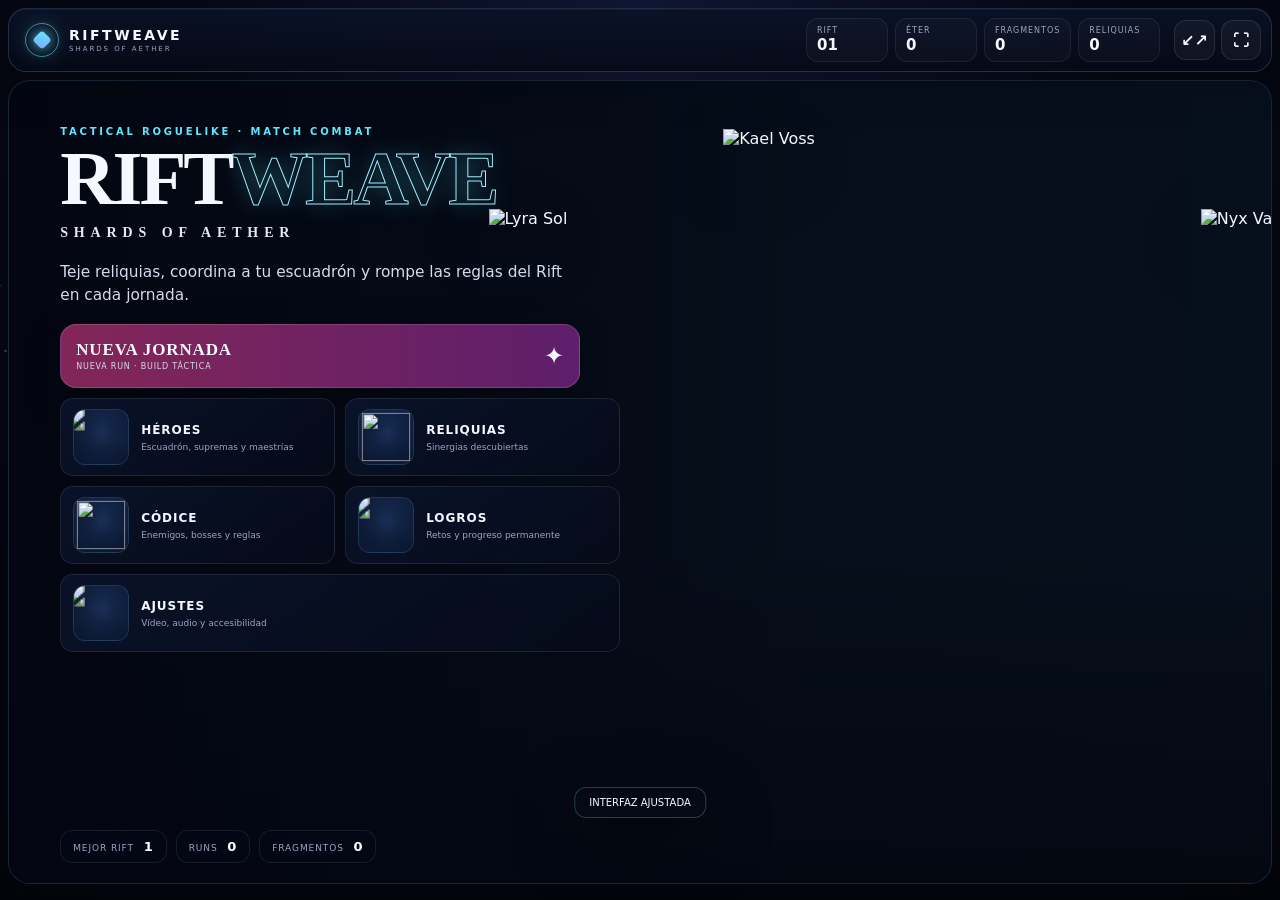
==== commit 186c097a: "feat: add combat VFX layer" ====
--- a/site-src/index.html
+++ b/site-src/index.html
@@ -53,7 +53,7 @@
 
     <section id="game" class="screen game-screen">
       <div class="battlefield panel">
-        <div class="battle-bg"></div><div class="rift-light"></div>
+        <div class="battle-bg"></div><div class="rift-light"></div><div id="combatFxLayer" class="combat-fx-layer" aria-hidden="true"></div>
         <div class="party">
           <article class="unit" data-hero="kael">
             <div class="sprite-wrap"><img id="kaelSprite" src="assets/kael_clean.webp" alt="Kael Voss"></div>
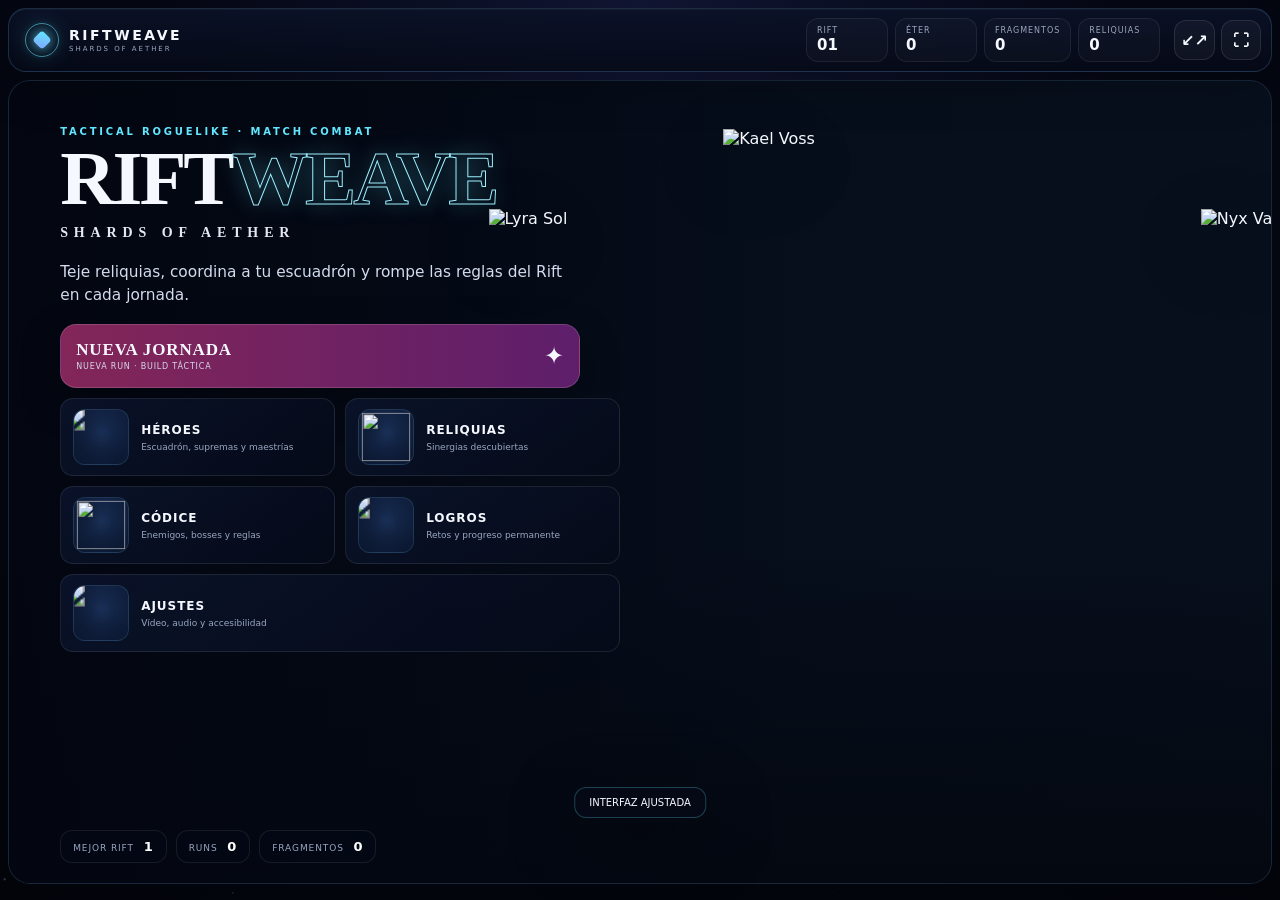
==== commit 231ac957: "feat: move hero powers into tactical rail" ====
--- a/site-src/index.html
+++ b/site-src/index.html
@@ -80,7 +80,7 @@
           <div class="rail-block sync"><header><small>SINCRONÍA</small><b id="comboText">x1.00</b></header><div class="syncbar"><i id="syncBar"></i></div><span id="chainText">CADENA —</span></div>
           <div class="rail-block objective"><small>OBJETIVO</small><b id="objectiveText">Rompe la defensa del Rift.</b><div class="objective-bar"><i id="objectiveBar"></i></div></div>
           <div class="rail-block"><small>PRÓXIMO EVENTO</small><p id="forecastText">El enemigo atacará en 3 turnos.</p></div>
-          <div class="rail-block"><small>RELIQUIAS DE RUN</small><div id="runRelics" class="run-relics"></div></div>
+          <div class="rail-block rail-abilities"><small>HABILIDADES</small><div class="skill-row"><button class="skill-icon ability" data-skill="kael"><span class="skill-image"><img class="skill-gray" src="assets/kael_clean.webp" alt=""><img class="skill-color" src="assets/kael_clean.webp" alt=""></span><b>Q</b></button><button class="skill-icon ability" data-skill="lyra"><span class="skill-image"><img class="skill-gray" src="assets/lyra_clean.webp" alt=""><img class="skill-color" src="assets/lyra_clean.webp" alt=""></span><b>W</b></button><button class="skill-icon ability" data-skill="nyx"><span class="skill-image"><img class="skill-gray" src="assets/nyx_clean.webp" alt=""><img class="skill-color" src="assets/nyx_clean.webp" alt=""></span><b>E</b></button></div><button id="endTurnBtn" class="end-turn-btn"><span>✦</span> TERMINAR TURNO</button></div><div class="rail-block"><small>RELIQUIAS DE RUN</small><div id="runRelics" class="run-relics"></div></div>
         </aside>
 
         <section class="board-panel panel">
